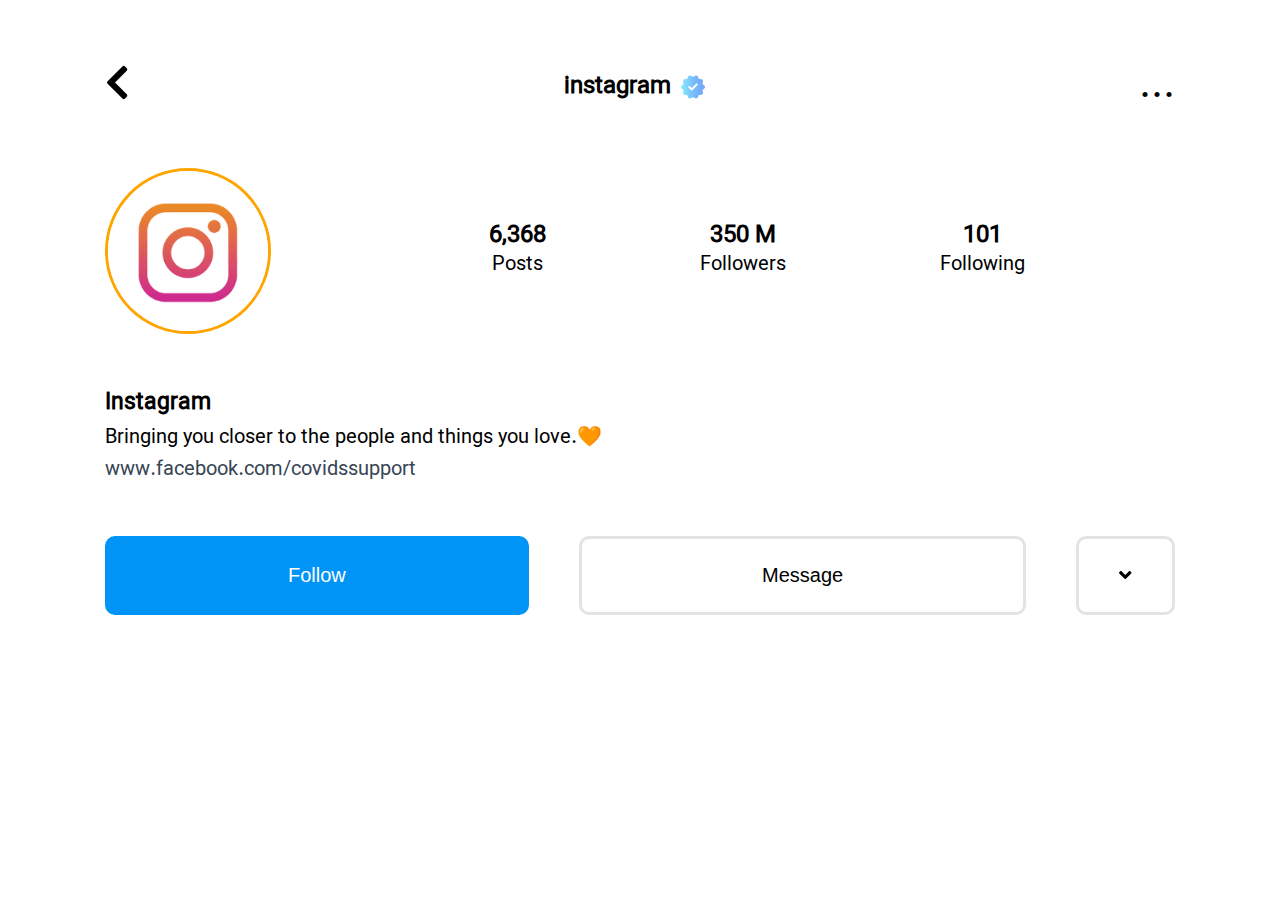
==== index.html @ 96936931 "design index page" ====
<!DOCTYPE html>
<html lang="en">
<head>
    <meta charset="UTF-8">
    <meta http-equiv="X-UA-Compatible" content="IE=edge">
    <meta name="viewport" content="width=device-width, initial-scale=1.0">
    <link rel="stylesheet" href="styles/style.css">
    <title>Document</title>
</head>
<body>
    <div class="container">
        <div class="haedingbox">
            <div class="chevronleft"><i class="fa fa-chevron-left" aria-hidden="true"></i></div>
            <div class="haeding"><h2>instagram</h2><img src="img/verify.png"></div>
            <div class="threedots">...</div>
        </div>
        <div class="profileinfo">
            <div class="profileimage">
                <div class="profilewrap">
                    <img src="img/instagram.png">
                </div>
            </div>
            <div  class="profilenumbers">
                <ul>
                    <li>
                        <h2>6,368</h2>
                        <br>
                        <span>Posts</span>
                    </li>
                    <li>
                        <h2>350 M</h2>
                        <br>
                        <span>Followers</span>
                    </li>
                    <li>
                        <h2>101</h2>
                        <br>
                        <span>Following</span>
                    </li>
                </ul>
            </div>
        </div>
        <div class="biobox">
            <h3>Instagram</h3>
            <p>Bringing you closer to the people and things you love.&#129505;</p>
            <a href="www.facebook.com/covidssupport">www.facebook.com/covidssupport</a>            
        </div>
        <div class="buttonsbox">
            <button class="bluebutton" id="followbutton">Follow</button>
            <button class="button" id="messagebutton">Message</button>
            <button class="button" id="angledownbutton"><i class="fas fa-angle-down"></i></button>
        </div>
    </div>
    <script src="js/all.min.js"></script>
    <script src="js/script.js"></script>
</body>
</html>
---- styles/style.css ----
@font-face {
    font-family: 'vazir';
    src: url('../fonts/Vazir.eot');
    src: url('../fonts/Vazir.ttf')  format('truetype'), 
         url('../fonts/Vazir.woff2') format('woff2'), 
         url('../fonts/Vazir.woff') format('woff'); 
}
*{
    padding: 0;
    margin: 0;
}
body{
    font-family: 'vazir';
    display: flex; 
    flex-direction: column;
}
.container{
    width: 1180px;
    margin: 0 auto;
    box-sizing: border-box;
    padding: 55px;
    background-color: #fff;    
}
.haedingbox{
    display: flex;
    flex-direction: row;
    justify-content: space-between;
}
.haedingbox .haeding{
    display: flex;
    align-items: center;
}
.haedingbox .haeding h2{
    margin-right: 10px;   
}
.haedingbox .chevronleft{
    font-size: 39px;
    font-weight: 300;  
}
.haedingbox .threedots{
    font-size: 39px;
}
.profileinfo{
    display: flex;
    flex-direction: row;
    justify-content: space-between;
    align-items: center;
    margin-top: 50px;
}
.profileinfo .profilenumbers{
    line-height: 90%;
}
.profileinfo .profilenumbers ul li span{
    font-size: 20px;   
}
.profilewrap{
    width: 160px;
    height: 160px;
    border: 3px solid orange;
    border-radius: 50%;
    -webkit-border-radius: 50%;
    -moz-border-radius: 50%;
    -ms-border-radius: 50%;
    -o-border-radius: 50%;
    overflow: hidden;
}
.profilewrap img{
    object-fit: cover;
    width: 100%;
    height: 100%;
}
.profilenumbers ul li{
    list-style: none;
    margin-right: 150px;
    display: inline-block;
    text-align: center;
}
.biobox{
    margin-top: 50px;
    font-size: 20px;
}
.biobox a{
    color: #374555;
    text-decoration: none;
    font-size: 20px;
}
.buttonsbox{
    display: flex;
    flex-direction: row;
    justify-content: space-between;
    margin-top: 50px;
}
.buttonsbox .button{
    padding: 25px 180px;
    background-color: #fff;
    border: 3px solid #E3E3E3;
    border-radius: 10px;
    -webkit-border-radius: 10px;
    -moz-border-radius: 10px;
    -ms-border-radius: 10px;
    -o-border-radius: 10px;
    font-size: 20px;
}
.buttonsbox .button:last-child{
    border: 3px solid #E3E3E3;
    padding: 25px 40px;
}
.bluebutton{ 
    padding: 25px 180px;
    background-color: #0094F6;
    color: #fff; 
    border: 3px solid #0094F6;
    border-radius: 10px;
    -webkit-border-radius: 10px;
    -moz-border-radius: 10px;
    -ms-border-radius: 10px;
    -o-border-radius: 10px;   
    font-size: 20px;     
}
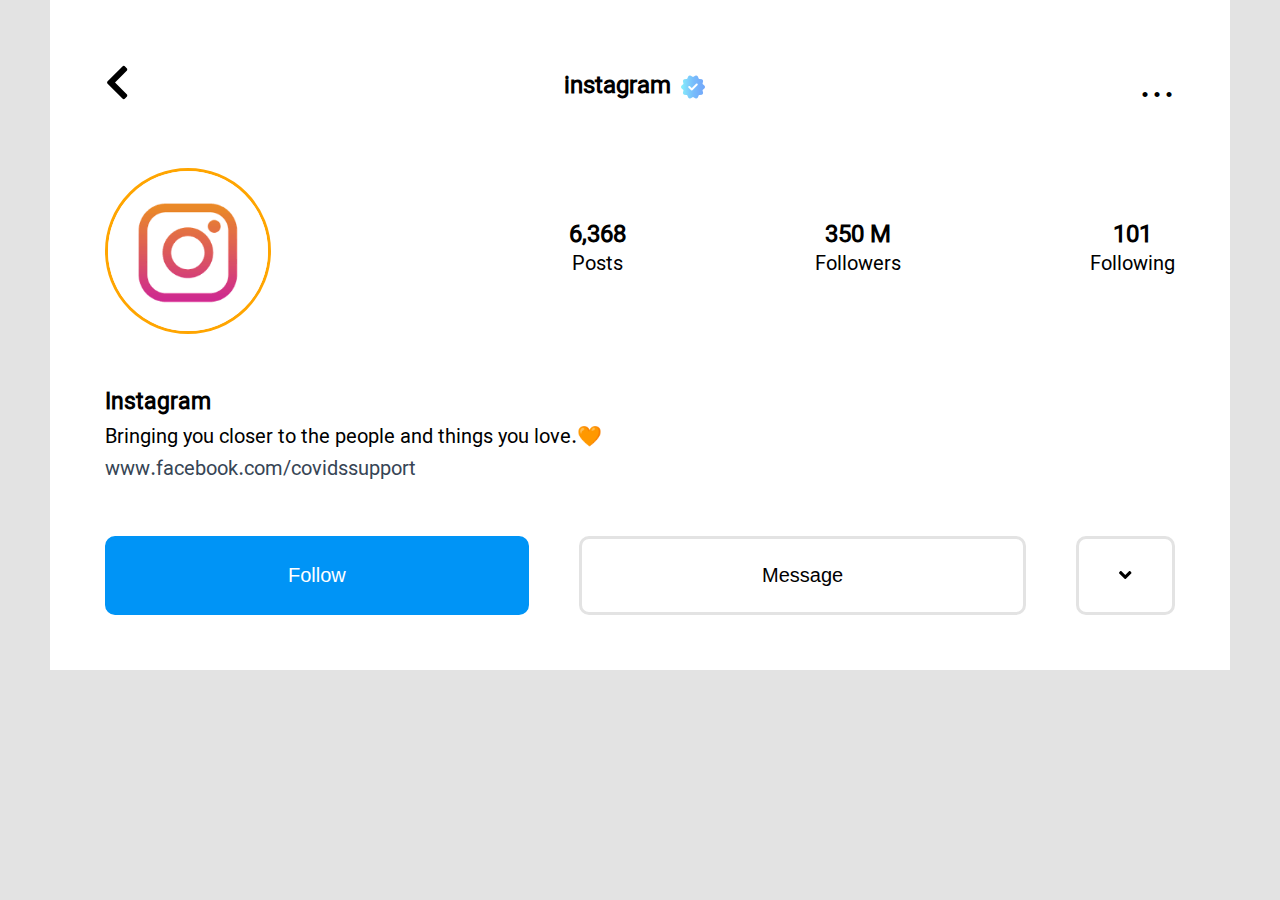
==== commit cc3745c8: "choose better names for css classes" ====
--- a/index.html
+++ b/index.html
@@ -9,18 +9,18 @@
 </head>
 <body>
     <div class="container">
-        <div class="haedingbox">
-            <div class="chevronleft"><i class="fa fa-chevron-left" aria-hidden="true"></i></div>
+        <div class="haeding-box">
+            <div class="chevron-left" id="chevron-left-button"><i class="fa fa-chevron-left" aria-hidden="true"></i></div>
             <div class="haeding"><h2>instagram</h2><img src="img/verify.png"></div>
-            <div class="threedots">...</div>
+            <div class="threedots" id="threedots-button">...</div>
         </div>
-        <div class="profileinfo">
-            <div class="profileimage">
-                <div class="profilewrap">
+        <div class="profile-info">
+            <div class="profile-image">
+                <div class="profile-wrap">
                     <img src="img/instagram.png">
                 </div>
             </div>
-            <div  class="profilenumbers">
+            <div  class="profile-numbers">
                 <ul>
                     <li>
                         <h2>6,368</h2>
@@ -40,15 +40,15 @@
                 </ul>
             </div>
         </div>
-        <div class="biobox">
+        <div class="bio-box">
             <h3>Instagram</h3>
             <p>Bringing you closer to the people and things you love.&#129505;</p>
             <a href="www.facebook.com/covidssupport">www.facebook.com/covidssupport</a>            
         </div>
-        <div class="buttonsbox">
-            <button class="bluebutton" id="followbutton">Follow</button>
-            <button class="button" id="messagebutton">Message</button>
-            <button class="button" id="angledownbutton"><i class="fas fa-angle-down"></i></button>
+        <div class="buttons-box">
+            <button class="blue-button" id="follow-button">Follow</button>
+            <button class="button" id="message-button">Message</button>
+            <button class="button" id="angle-down-button"><i class="fas fa-angle-down"></i></button>
         </div>
     </div>
     <script src="js/all.min.js"></script>
--- a/styles/style.css
+++ b/styles/style.css
@@ -13,6 +13,7 @@
     font-family: 'vazir';
     display: flex; 
     flex-direction: column;
+    background-color: #E3E3E3;
 }
 .container{
     width: 1180px;
@@ -21,39 +22,41 @@
     padding: 55px;
     background-color: #fff;    
 }
-.haedingbox{
+.haeding-box{
     display: flex;
     flex-direction: row;
     justify-content: space-between;
 }
-.haedingbox .haeding{
+.haeding-box .haeding{
     display: flex;
     align-items: center;
 }
-.haedingbox .haeding h2{
+.haeding-box .haeding h2{
     margin-right: 10px;   
 }
-.haedingbox .chevronleft{
+.haeding-box .chevron-left{
     font-size: 39px;
     font-weight: 300;  
+    cursor: pointer;
 }
-.haedingbox .threedots{
+.haeding-box .threedots{
     font-size: 39px;
+    cursor: pointer;
 }
-.profileinfo{
+.profile-info{
     display: flex;
     flex-direction: row;
     justify-content: space-between;
     align-items: center;
     margin-top: 50px;
 }
-.profileinfo .profilenumbers{
+.profile-info .profile-numbers{
     line-height: 90%;
 }
-.profileinfo .profilenumbers ul li span{
+.profile-info .profile-numbers ul li span{
     font-size: 20px;   
 }
-.profilewrap{
+.profile-wrap{
     width: 160px;
     height: 160px;
     border: 3px solid orange;
@@ -64,33 +67,33 @@
     -o-border-radius: 50%;
     overflow: hidden;
 }
-.profilewrap img{
+.profile-wrap img{
     object-fit: cover;
     width: 100%;
     height: 100%;
 }
-.profilenumbers ul li{
+.profile-numbers ul li{
     list-style: none;
-    margin-right: 150px;
+    margin-left: 185px;
     display: inline-block;
     text-align: center;
 }
-.biobox{
+.bio-box{
     margin-top: 50px;
     font-size: 20px;
 }
-.biobox a{
+.bio-box a{
     color: #374555;
     text-decoration: none;
     font-size: 20px;
 }
-.buttonsbox{
+.buttons-box{
     display: flex;
     flex-direction: row;
     justify-content: space-between;
     margin-top: 50px;
 }
-.buttonsbox .button{
+.buttons-box .button{
     padding: 25px 180px;
     background-color: #fff;
     border: 3px solid #E3E3E3;
@@ -100,12 +103,13 @@
     -ms-border-radius: 10px;
     -o-border-radius: 10px;
     font-size: 20px;
+    cursor: pointer;
 }
-.buttonsbox .button:last-child{
+.buttons-box .button:last-child{
     border: 3px solid #E3E3E3;
     padding: 25px 40px;
 }
-.bluebutton{ 
+.blue-button{ 
     padding: 25px 180px;
     background-color: #0094F6;
     color: #fff; 
@@ -116,5 +120,6 @@
     -ms-border-radius: 10px;
     -o-border-radius: 10px;   
     font-size: 20px;     
+    cursor: pointer;
 }
 
